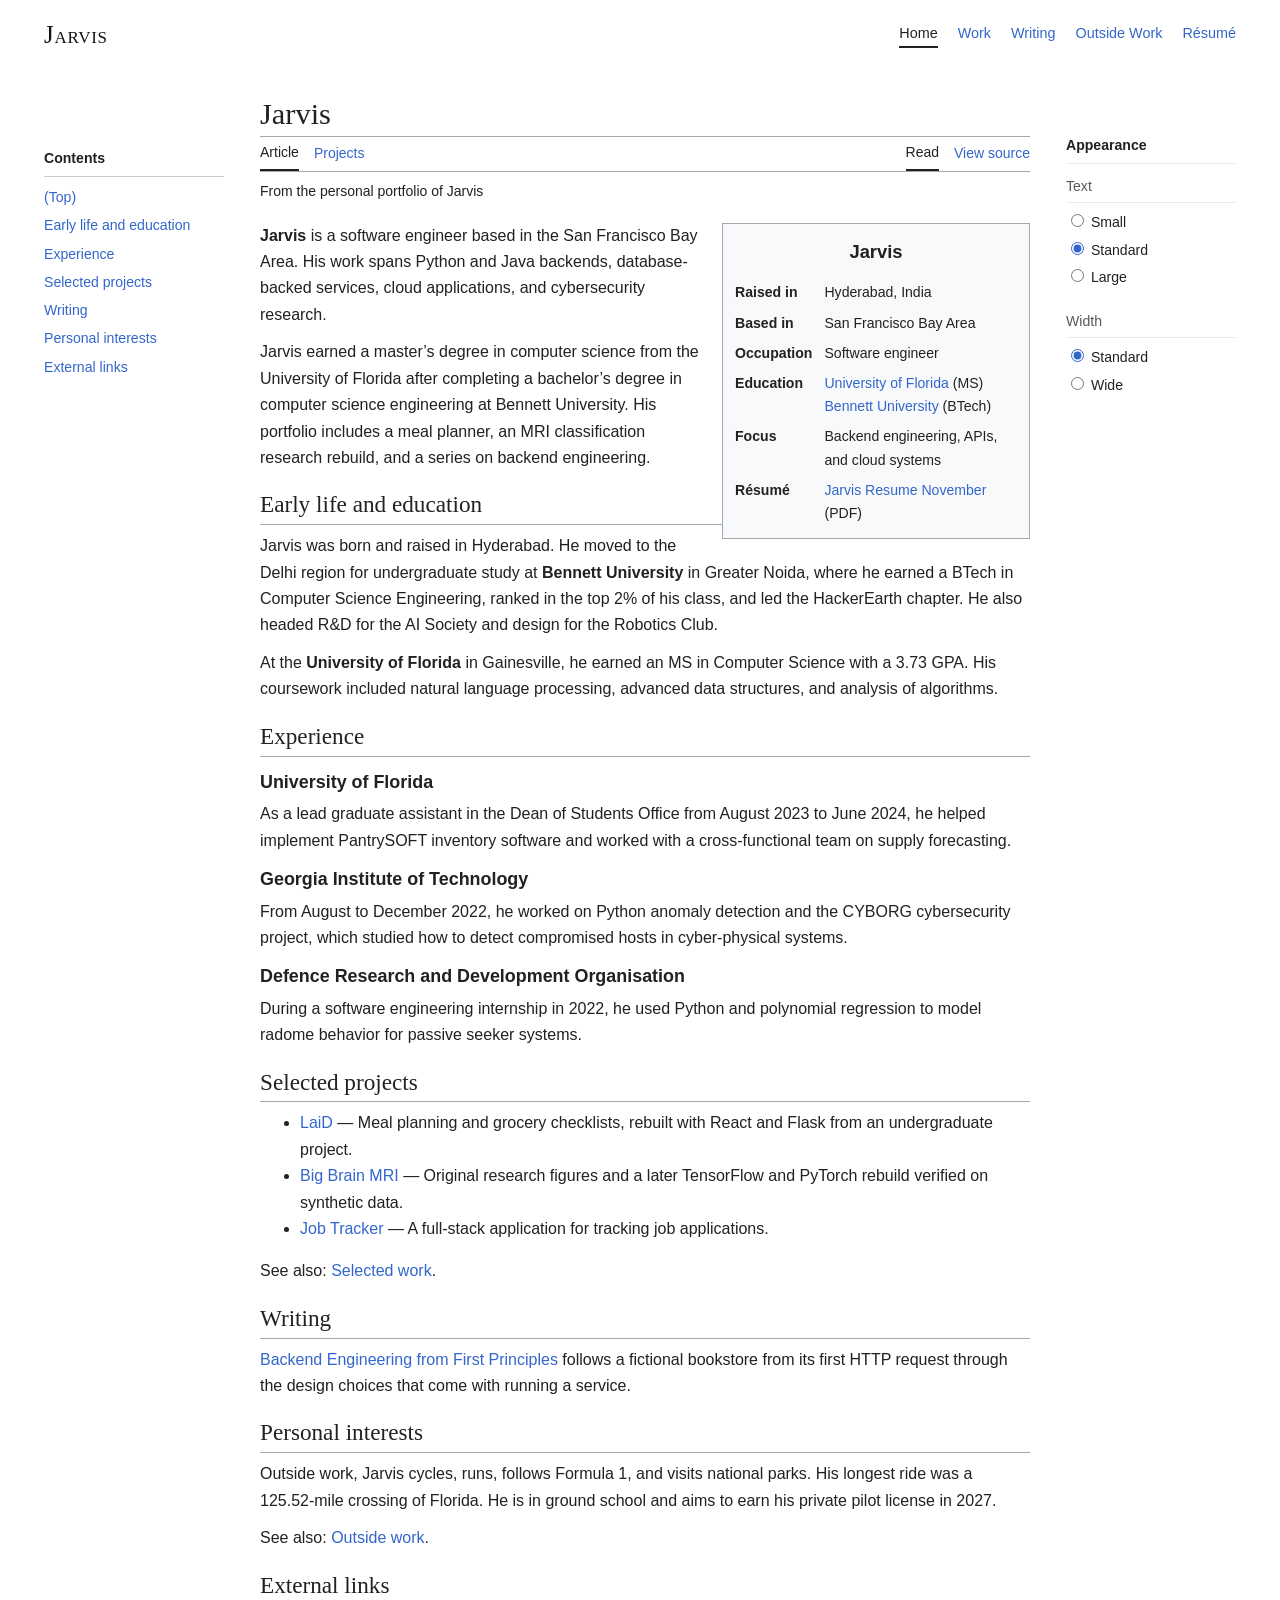
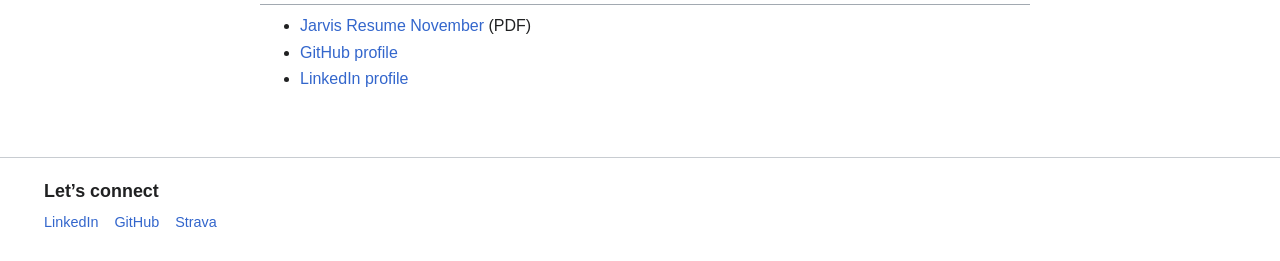
==== index.html @ 3849f22e "Use Jarvis throughout the biography" ====
<!doctype html>
<html lang="en">
<head>
<meta charset="utf-8">
<meta name="viewport" content="width=device-width,initial-scale=1">
<meta name="description" content="Jarvis’s portfolio, projects, writing, and life outside work.">
<meta name="theme-color" content="#ffffff">
<title>Jarvis · Software Engineer</title>
<link rel="stylesheet" href="vector.css">
</head>
<body>
<a class="skip" href="#content">Skip to content</a>
<header class="top"><div class="wrap"><nav aria-label="Main navigation"><a class="wordmark" href="index.html">Jarvis</a><div><a href="index.html" aria-current="page">Home</a><a href="work.html">Work</a><a href="writing.html">Writing</a><a href="outside.html">Outside Work</a><a href="Jarvis%20Resume%20November.pdf">Résumé</a></div></nav></div></header>
<div class="article-layout wrap">
<aside class="contents" aria-label="Contents">
<strong>Contents</strong>
<ol><li><a href="#content">(Top)</a></li><li><a href="#education">Early life and education</a></li><li><a href="#experience">Experience</a></li><li><a href="#projects">Selected projects</a></li><li><a href="#writing">Writing</a></li><li><a href="#interests">Personal interests</a></li><li><a href="#external-links">External links</a></li></ol>
</aside>
<main class="page biography" id="content">
<h1>Jarvis</h1>
<div class="article-tabs"><span aria-current="page">Article</span><a href="work.html">Projects</a><span class="tab-spacer"></span><span aria-current="page">Read</span><a href="https://github.com/JarvisSybarite/jarvissybarite.github.io">View source</a></div>
<p class="byline">From the personal portfolio of Jarvis</p>
<aside class="infobox" aria-label="Jarvis profile">
<h2>Jarvis</h2>
<!-- Add an optional figure class="portrait" here when Jarvis provides a photo. -->
<dl><dt>Raised in</dt><dd>Hyderabad, India</dd><dt>Based in</dt><dd>San Francisco Bay Area</dd><dt>Occupation</dt><dd>Software engineer</dd><dt>Education</dt><dd><a href="#education">University of Florida</a> (MS)<br><a href="#education">Bennett University</a> (BTech)</dd><dt>Focus</dt><dd>Backend engineering, APIs, and cloud systems</dd><dt>Résumé</dt><dd><a href="Jarvis%20Resume%20November.pdf">Jarvis Resume November</a> (PDF)</dd></dl>
</aside>
<p><strong>Jarvis</strong> is a software engineer based in the San Francisco Bay Area. His work spans Python and Java backends, database-backed services, cloud applications, and cybersecurity research.</p>
<p>Jarvis earned a master’s degree in computer science from the University of Florida after completing a bachelor’s degree in computer science engineering at Bennett University. His portfolio includes a meal planner, an MRI classification research rebuild, and a series on backend engineering.</p>
<section id="education"><h2>Early life and education</h2>
<p>Jarvis was born and raised in Hyderabad. He moved to the Delhi region for undergraduate study at <strong>Bennett University</strong> in Greater Noida, where he earned a BTech in Computer Science Engineering, ranked in the top 2% of his class, and led the HackerEarth chapter. He also headed R&amp;D for the AI Society and design for the Robotics Club.</p>
<p>At the <strong>University of Florida</strong> in Gainesville, he earned an MS in Computer Science with a 3.73 GPA. His coursework included natural language processing, advanced data structures, and analysis of algorithms.</p>
</section>
<section id="experience"><h2>Experience</h2>
<h3>University of Florida</h3><p>As a lead graduate assistant in the Dean of Students Office from August 2023 to June 2024, he helped implement PantrySOFT inventory software and worked with a cross-functional team on supply forecasting.</p>
<h3>Georgia Institute of Technology</h3><p>From August to December 2022, he worked on Python anomaly detection and the CYBORG cybersecurity project, which studied how to detect compromised hosts in cyber-physical systems.</p>
<h3>Defence Research and Development Organisation</h3><p>During a software engineering internship in 2022, he used Python and polynomial regression to model radome behavior for passive seeker systems.</p>
</section>
<section id="projects"><h2>Selected projects</h2><ul>
<li><a href="https://github.com/JarvisSybarite/laid-meal-planner">LaiD</a> — Meal planning and grocery checklists, rebuilt with React and Flask from an undergraduate project.</li>
<li><a href="https://github.com/JarvisSybarite/big-brain-mri">Big Brain MRI</a> — Original research figures and a later TensorFlow and PyTorch rebuild verified on synthetic data.</li>
<li><a href="https://github.com/JarvisSybarite/job-tracker-fullstack">Job Tracker</a> — A full-stack application for tracking job applications.</li>
</ul><p>See also: <a href="work.html">Selected work</a>.</p></section>
<section id="writing"><h2>Writing</h2><p><a href="writing.html">Backend Engineering from First Principles</a> follows a fictional bookstore from its first HTTP request through the design choices that come with running a service.</p></section>
<section id="interests"><h2>Personal interests</h2><p>Outside work, Jarvis cycles, runs, follows Formula 1, and visits national parks. His longest ride was a 125.52-mile crossing of Florida. He is in ground school and aims to earn his private pilot license in 2027.</p><p>See also: <a href="outside.html">Outside work</a>.</p></section>
<section id="external-links"><h2>External links</h2><ul><li><a href="Jarvis%20Resume%20November.pdf">Jarvis Resume November</a> (PDF)</li><li><a href="https://github.com/JarvisSybarite">GitHub profile</a></li><li><a href="https://linkedin.com/in/jarvispremraj">LinkedIn profile</a></li></ul></section>
</main>
<aside class="appearance" aria-label="Appearance"><strong>Appearance</strong><fieldset><legend>Text</legend><label><input type="radio" name="size" value="small"> Small</label><label><input type="radio" name="size" value="standard" checked> Standard</label><label><input type="radio" name="size" value="large"> Large</label></fieldset><fieldset><legend>Width</legend><label><input type="radio" name="width" value="standard" checked> Standard</label><label><input type="radio" name="width" value="wide"> Wide</label></fieldset></aside>
</div>
<script>
document.querySelectorAll('.appearance input').forEach(input => input.addEventListener('change', () => {
  document.documentElement.dataset[input.name] = input.value;
}));
</script>
<footer id="contact"><div class="wrap"><h3>Let’s connect</h3><a href="https://linkedin.com/in/jarvispremraj">LinkedIn</a><a href="https://github.com/JarvisSybarite">GitHub</a><a href="https://www.strava.com/athletes/71781898">Strava</a></div></footer>
</body>
</html>
---- vector.css ----
:root{color-scheme:light;--ink:#202122;--muted:#54595d;--link:#36c;--line:#a2a9b1;--panel:#f8f9fa}
*{box-sizing:border-box}
body{margin:0;background:white;color:var(--ink);font:16px/1.65 Arial,Helvetica,sans-serif}
a{color:var(--link);text-decoration:none}a:hover{text-decoration:underline}a:focus-visible{outline:2px solid var(--link);outline-offset:3px}
h1,h2,h3,p{margin:0}p+p{margin-top:.7em}
h1,h2{font:normal 2.15rem/1.2 Georgia,"Times New Roman",serif;border-bottom:1px solid var(--line);padding-bottom:5px;margin-bottom:16px}
h2{font-size:1.6rem}h3{font-size:1.12rem;margin-bottom:5px}
.wrap{max-width:1210px;margin:auto;padding:0 28px}.top{border-bottom:1px solid #eaecf0}.top nav{display:flex;justify-content:space-between;align-items:center;gap:15px;flex-wrap:wrap;min-height:70px;padding:12px 0}
.wordmark{font:1.55rem Georgia,serif;color:#101418}.top nav div{display:flex;gap:20px;flex-wrap:wrap;font-size:.9rem}.top nav [aria-current=page]{color:var(--ink);border-bottom:2px solid var(--ink)}
.article-layout{display:grid;grid-template-columns:174px minmax(0,1fr);gap:42px;padding-top:40px;padding-bottom:48px}.contents{font-size:.88rem;padding-top:13px}.contents strong{display:block;border-bottom:1px solid #c8ccd1;padding-bottom:6px}.contents ol{padding-left:21px}.contents li{margin:7px 0}
.page{min-width:0;min-height:56vh}.hero{display:grid;grid-template-columns:minmax(0,1fr) minmax(205px,270px);gap:24px;align-items:start}.hero>div{display:flex;flex-direction:column}.hero h1{order:-1}.eyebrow,.index{font-size:.83rem;color:var(--muted);margin-bottom:9px}
.infobox{border:1px solid var(--line);background:var(--panel);padding:8px;font-size:.88rem}.infobox h2{background:#dce8f4;border:0;text-align:center;font:bold 1.05rem/1.5 Arial,sans-serif;margin:0;padding:6px}.infobox dl{display:grid;grid-template-columns:auto 1fr;gap:7px 12px;margin:10px 4px 5px}.infobox dt{font-weight:bold}.infobox dd{margin:0}
.section{margin-top:30px}.page>.section:first-child{margin-top:0}.home-links{display:grid;gap:7px}.home-links a{display:block}.home-links small{display:inline;color:var(--muted);margin-left:10px}
.cards{display:grid;gap:17px}.card{padding:0 0 15px;border-bottom:1px solid #eaecf0}.card p{margin-bottom:6px}.feature p{margin:4px 0 7px}
.metrics{display:grid;grid-template-columns:repeat(3,minmax(0,1fr));gap:1px;border:1px solid var(--line);background:var(--line);margin:16px 0}.metric{background:var(--panel);padding:10px}.metric strong,.metric small{display:block}
.bars{max-width:630px;display:grid;gap:8px}.bar label{display:flex;justify-content:space-between;gap:10px;font-size:.9rem}progress{display:block;width:100%;height:10px;accent-color:var(--link)}
footer{background:var(--panel);border-top:1px solid #c8ccd1;padding:19px 0 26px;font-size:.9rem}footer a{margin-right:16px}.skip{position:absolute;left:10px;top:-100px;background:white;padding:8px}.skip:focus{top:8px}
@media(max-width:780px){.article-layout{grid-template-columns:1fr;gap:18px;padding-top:18px}.contents ol{display:flex;flex-wrap:wrap;gap:4px 18px;list-style:none;margin:5px 0;padding:0}.contents li{margin:0}}
@media(max-width:550px){.wrap{padding-left:16px;padding-right:16px}.hero,.metrics{grid-template-columns:1fr}.top nav div{gap:12px}.home-links small{display:block;margin-left:0}}

.home-links{margin-bottom:12px}

body{background:#f8f9fa;color:#202122}
.top,.article-layout,footer{background:#fff}
.wrap{max-width:1500px;padding-left:44px;padding-right:44px}
.top{border-bottom:0}
.top nav{min-height:70px}
.wordmark{font-variant:small-caps;letter-spacing:.03em}
.article-layout{grid-template-columns:180px minmax(0,1fr);column-gap:36px;padding-top:26px}
.article-layout:has(.biography){grid-template-columns:180px minmax(0,1fr) 170px}
.contents,.appearance{position:sticky;top:16px;align-self:start;margin-top:38px;font-size:.88rem}
.contents ol{list-style:none;padding:0;margin:9px 0}
.contents li{margin:5px 0}
.appearance strong{display:block;border-bottom:1px solid #eaecf0;padding-bottom:6px}
.appearance fieldset{padding:0;margin:11px 0 17px;border:0}
.appearance legend{border-bottom:1px solid #eaecf0;width:100%;padding:0 0 4px;margin-bottom:4px;color:#54595d}
.appearance label{display:block;margin:4px 0}
.appearance input{accent-color:#36c}
.biography>h1{font-size:1.9rem;margin:0;padding:0 0 4px}
.article-tabs{display:flex;gap:15px;align-items:center;border-bottom:1px solid #a2a9b1;font-size:.875rem}
.article-tabs>*{padding:4px 0}
.article-tabs [aria-current]{border-bottom:2px solid #202122}
.tab-spacer{flex:1}
.byline{font-size:.875rem;margin:8px 0 20px}
.biography .infobox{float:right;width:min(310px,40%);margin:0 0 15px 18px;background:#f8f9fa}
.biography .infobox h2{background:transparent;font-size:1.15rem}
.infobox .portrait{margin:5px 0 10px;text-align:center}.infobox .portrait img{display:block;width:100%;height:auto}.infobox .portrait figcaption{font-size:.85rem}
.biography section{margin-top:20px}
.biography section h2{margin:0 0 8px;font-size:1.45rem}
.biography section h3{margin:11px 0 4px}
.biography ul{margin-top:6px}
[data-size=small] .biography{font-size:.875rem}
[data-size=large] .biography{font-size:1.125rem}
[data-width=wide] .wrap{max-width:none}
@media(max-width:1050px){.article-layout:has(.biography){grid-template-columns:145px minmax(0,1fr)}.appearance{display:none}}
@media(max-width:780px){.article-layout,.article-layout:has(.biography){grid-template-columns:1fr}.contents{position:static;margin-top:0}.contents ol{display:flex}.wrap{padding-left:20px;padding-right:20px}}
@media(max-width:550px){.biography .infobox{float:none;width:100%;margin:0 0 14px}.article-tabs{gap:10px}}
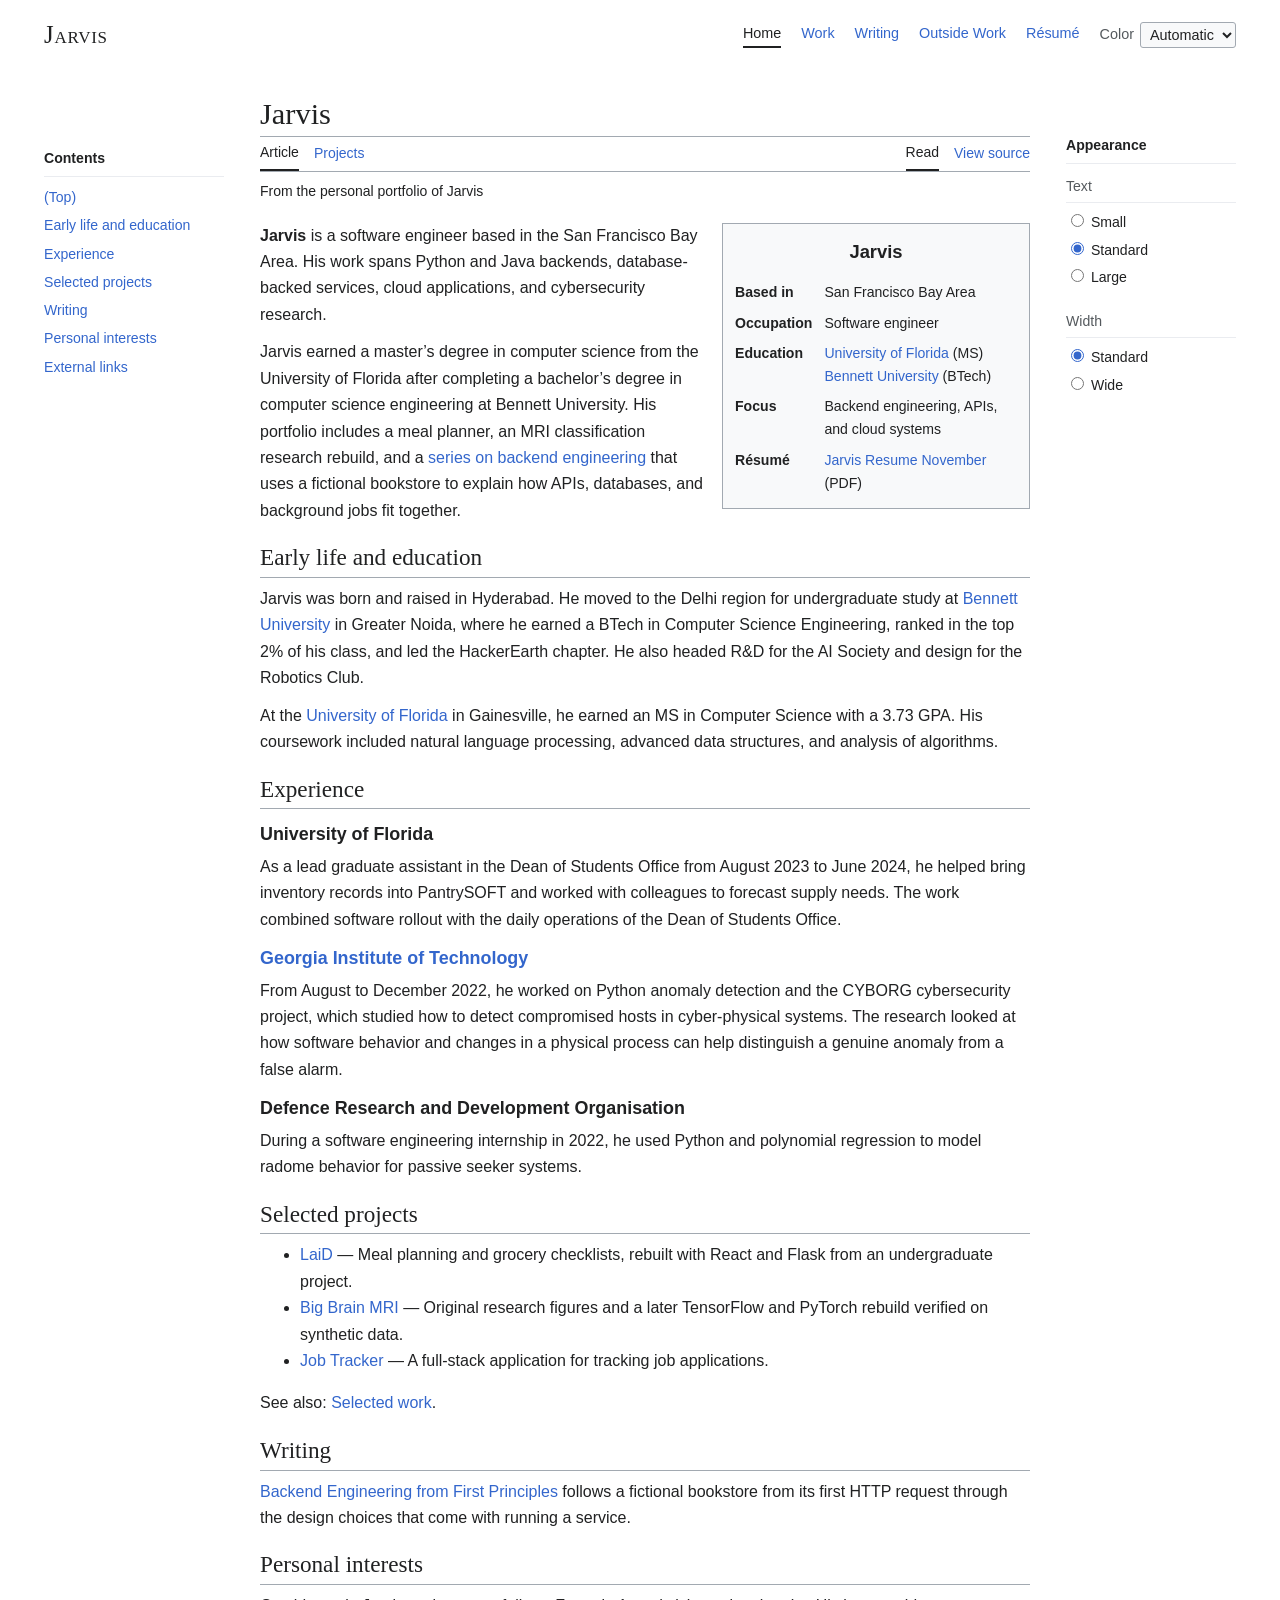
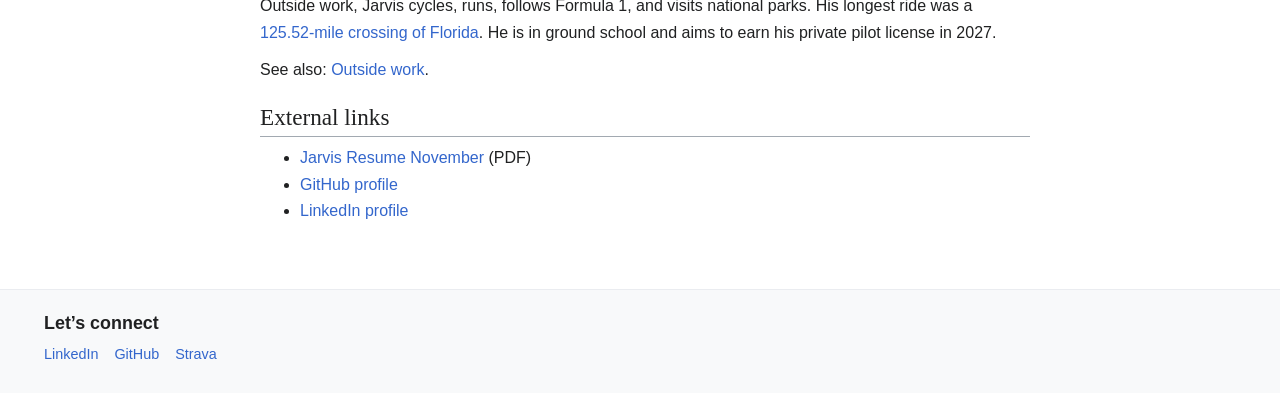
==== commit 302fa939: "Add dark mode and expand biography links" ====
--- a/index.html
+++ b/index.html
@@ -6,11 +6,12 @@
 <meta name="description" content="Jarvis’s portfolio, projects, writing, and life outside work.">
 <meta name="theme-color" content="#ffffff">
 <title>Jarvis · Software Engineer</title>
-<link rel="stylesheet" href="vector.css">
+<script src="appearance.js"></script>
+<link rel="stylesheet" href="encyclopedia.css">
 </head>
 <body>
 <a class="skip" href="#content">Skip to content</a>
-<header class="top"><div class="wrap"><nav aria-label="Main navigation"><a class="wordmark" href="index.html">Jarvis</a><div><a href="index.html" aria-current="page">Home</a><a href="work.html">Work</a><a href="writing.html">Writing</a><a href="outside.html">Outside Work</a><a href="Jarvis%20Resume%20November.pdf">Résumé</a></div></nav></div></header>
+<header class="top"><div class="wrap"><nav aria-label="Main navigation"><a class="wordmark" href="index.html" target="_blank" rel="noopener noreferrer">Jarvis</a><div><a href="index.html" aria-current="page" target="_blank" rel="noopener noreferrer">Home</a><a href="work.html" target="_blank" rel="noopener noreferrer">Work</a><a href="writing.html" target="_blank" rel="noopener noreferrer">Writing</a><a href="outside.html" target="_blank" rel="noopener noreferrer">Outside Work</a><a href="Jarvis%20Resume%20November.pdf" target="_blank" rel="noopener noreferrer">Résumé</a><label class="theme-picker" for="site-theme">Color <select id="site-theme"><option value="auto">Automatic</option><option value="light">Light</option><option value="dark">Dark</option></select></label></div></nav></div></header>
 <div class="article-layout wrap">
 <aside class="contents" aria-label="Contents">
 <strong>Contents</strong>
@@ -18,32 +19,32 @@
 </aside>
 <main class="page biography" id="content">
 <h1>Jarvis</h1>
-<div class="article-tabs"><span aria-current="page">Article</span><a href="work.html">Projects</a><span class="tab-spacer"></span><span aria-current="page">Read</span><a href="https://github.com/JarvisSybarite/jarvissybarite.github.io">View source</a></div>
+<div class="article-tabs"><span aria-current="page">Article</span><a href="work.html" target="_blank" rel="noopener noreferrer">Projects</a><span class="tab-spacer"></span><span aria-current="page">Read</span><a href="https://github.com/JarvisSybarite/jarvissybarite.github.io" target="_blank" rel="noopener noreferrer">View source</a></div>
 <p class="byline">From the personal portfolio of Jarvis</p>
 <aside class="infobox" aria-label="Jarvis profile">
 <h2>Jarvis</h2>
 <!-- Add an optional figure class="portrait" here when Jarvis provides a photo. -->
-<dl><dt>Raised in</dt><dd>Hyderabad, India</dd><dt>Based in</dt><dd>San Francisco Bay Area</dd><dt>Occupation</dt><dd>Software engineer</dd><dt>Education</dt><dd><a href="#education">University of Florida</a> (MS)<br><a href="#education">Bennett University</a> (BTech)</dd><dt>Focus</dt><dd>Backend engineering, APIs, and cloud systems</dd><dt>Résumé</dt><dd><a href="Jarvis%20Resume%20November.pdf">Jarvis Resume November</a> (PDF)</dd></dl>
+<dl><dt>Based in</dt><dd>San Francisco Bay Area</dd><dt>Occupation</dt><dd>Software engineer</dd><dt>Education</dt><dd><a href="#education">University of Florida</a> (MS)<br><a href="#education">Bennett University</a> (BTech)</dd><dt>Focus</dt><dd>Backend engineering, APIs, and cloud systems</dd><dt>Résumé</dt><dd><a href="Jarvis%20Resume%20November.pdf" target="_blank" rel="noopener noreferrer">Jarvis Resume November</a> (PDF)</dd></dl>
 </aside>
 <p><strong>Jarvis</strong> is a software engineer based in the San Francisco Bay Area. His work spans Python and Java backends, database-backed services, cloud applications, and cybersecurity research.</p>
-<p>Jarvis earned a master’s degree in computer science from the University of Florida after completing a bachelor’s degree in computer science engineering at Bennett University. His portfolio includes a meal planner, an MRI classification research rebuild, and a series on backend engineering.</p>
+<p>Jarvis earned a master’s degree in computer science from the University of Florida after completing a bachelor’s degree in computer science engineering at Bennett University. His portfolio includes a meal planner, an MRI classification research rebuild, and a <a href="writing.html" target="_blank" rel="noopener noreferrer">series on backend engineering</a> that uses a fictional bookstore to explain how APIs, databases, and background jobs fit together.</p>
 <section id="education"><h2>Early life and education</h2>
-<p>Jarvis was born and raised in Hyderabad. He moved to the Delhi region for undergraduate study at <strong>Bennett University</strong> in Greater Noida, where he earned a BTech in Computer Science Engineering, ranked in the top 2% of his class, and led the HackerEarth chapter. He also headed R&amp;D for the AI Society and design for the Robotics Club.</p>
-<p>At the <strong>University of Florida</strong> in Gainesville, he earned an MS in Computer Science with a 3.73 GPA. His coursework included natural language processing, advanced data structures, and analysis of algorithms.</p>
+<p>Jarvis was born and raised in Hyderabad. He moved to the Delhi region for undergraduate study at <a href="https://www.bennett.edu.in/" target="_blank" rel="noopener noreferrer">Bennett University</a> in Greater Noida, where he earned a BTech in Computer Science Engineering, ranked in the top 2% of his class, and led the HackerEarth chapter. He also headed R&amp;D for the AI Society and design for the Robotics Club.</p>
+<p>At the <a href="https://www.ufl.edu/" target="_blank" rel="noopener noreferrer">University of Florida</a> in Gainesville, he earned an MS in Computer Science with a 3.73 GPA. His coursework included natural language processing, advanced data structures, and analysis of algorithms.</p>
 </section>
 <section id="experience"><h2>Experience</h2>
-<h3>University of Florida</h3><p>As a lead graduate assistant in the Dean of Students Office from August 2023 to June 2024, he helped implement PantrySOFT inventory software and worked with a cross-functional team on supply forecasting.</p>
-<h3>Georgia Institute of Technology</h3><p>From August to December 2022, he worked on Python anomaly detection and the CYBORG cybersecurity project, which studied how to detect compromised hosts in cyber-physical systems.</p>
+<h3>University of Florida</h3><p>As a lead graduate assistant in the Dean of Students Office from August 2023 to June 2024, he helped bring inventory records into PantrySOFT and worked with colleagues to forecast supply needs. The work combined software rollout with the daily operations of the Dean of Students Office.</p>
+<h3><a href="https://www.gatech.edu/" target="_blank" rel="noopener noreferrer">Georgia Institute of Technology</a></h3><p>From August to December 2022, he worked on Python anomaly detection and the CYBORG cybersecurity project, which studied how to detect compromised hosts in cyber-physical systems. The research looked at how software behavior and changes in a physical process can help distinguish a genuine anomaly from a false alarm.</p>
 <h3>Defence Research and Development Organisation</h3><p>During a software engineering internship in 2022, he used Python and polynomial regression to model radome behavior for passive seeker systems.</p>
 </section>
 <section id="projects"><h2>Selected projects</h2><ul>
-<li><a href="https://github.com/JarvisSybarite/laid-meal-planner">LaiD</a> — Meal planning and grocery checklists, rebuilt with React and Flask from an undergraduate project.</li>
-<li><a href="https://github.com/JarvisSybarite/big-brain-mri">Big Brain MRI</a> — Original research figures and a later TensorFlow and PyTorch rebuild verified on synthetic data.</li>
-<li><a href="https://github.com/JarvisSybarite/job-tracker-fullstack">Job Tracker</a> — A full-stack application for tracking job applications.</li>
-</ul><p>See also: <a href="work.html">Selected work</a>.</p></section>
-<section id="writing"><h2>Writing</h2><p><a href="writing.html">Backend Engineering from First Principles</a> follows a fictional bookstore from its first HTTP request through the design choices that come with running a service.</p></section>
-<section id="interests"><h2>Personal interests</h2><p>Outside work, Jarvis cycles, runs, follows Formula 1, and visits national parks. His longest ride was a 125.52-mile crossing of Florida. He is in ground school and aims to earn his private pilot license in 2027.</p><p>See also: <a href="outside.html">Outside work</a>.</p></section>
-<section id="external-links"><h2>External links</h2><ul><li><a href="Jarvis%20Resume%20November.pdf">Jarvis Resume November</a> (PDF)</li><li><a href="https://github.com/JarvisSybarite">GitHub profile</a></li><li><a href="https://linkedin.com/in/jarvispremraj">LinkedIn profile</a></li></ul></section>
+<li><a href="https://github.com/JarvisSybarite/laid-meal-planner" target="_blank" rel="noopener noreferrer">LaiD</a> — Meal planning and grocery checklists, rebuilt with React and Flask from an undergraduate project.</li>
+<li><a href="https://github.com/JarvisSybarite/big-brain-mri" target="_blank" rel="noopener noreferrer">Big Brain MRI</a> — Original research figures and a later TensorFlow and PyTorch rebuild verified on synthetic data.</li>
+<li><a href="https://github.com/JarvisSybarite/job-tracker-fullstack" target="_blank" rel="noopener noreferrer">Job Tracker</a> — A full-stack application for tracking job applications.</li>
+</ul><p>See also: <a href="work.html" target="_blank" rel="noopener noreferrer">Selected work</a>.</p></section>
+<section id="writing"><h2>Writing</h2><p><a href="writing.html" target="_blank" rel="noopener noreferrer">Backend Engineering from First Principles</a> follows a fictional bookstore from its first HTTP request through the design choices that come with running a service.</p></section>
+<section id="interests"><h2>Personal interests</h2><p>Outside work, Jarvis cycles, runs, follows Formula 1, and visits national parks. His longest ride was a <a href="https://www.strava.com/activities/19017091239" target="_blank" rel="noopener noreferrer">125.52-mile crossing of Florida</a>. He is in ground school and aims to earn his private pilot license in 2027.</p><p>See also: <a href="outside.html" target="_blank" rel="noopener noreferrer">Outside work</a>.</p></section>
+<section id="external-links"><h2>External links</h2><ul><li><a href="Jarvis%20Resume%20November.pdf" target="_blank" rel="noopener noreferrer">Jarvis Resume November</a> (PDF)</li><li><a href="https://github.com/JarvisSybarite" target="_blank" rel="noopener noreferrer">GitHub profile</a></li><li><a href="https://linkedin.com/in/jarvispremraj" target="_blank" rel="noopener noreferrer">LinkedIn profile</a></li></ul></section>
 </main>
 <aside class="appearance" aria-label="Appearance"><strong>Appearance</strong><fieldset><legend>Text</legend><label><input type="radio" name="size" value="small"> Small</label><label><input type="radio" name="size" value="standard" checked> Standard</label><label><input type="radio" name="size" value="large"> Large</label></fieldset><fieldset><legend>Width</legend><label><input type="radio" name="width" value="standard" checked> Standard</label><label><input type="radio" name="width" value="wide"> Wide</label></fieldset></aside>
 </div>
@@ -52,6 +53,6 @@
   document.documentElement.dataset[input.name] = input.value;
 }));
 </script>
-<footer id="contact"><div class="wrap"><h3>Let’s connect</h3><a href="https://linkedin.com/in/jarvispremraj">LinkedIn</a><a href="https://github.com/JarvisSybarite">GitHub</a><a href="https://www.strava.com/athletes/71781898">Strava</a></div></footer>
+<footer id="contact"><div class="wrap"><h3>Let’s connect</h3><a href="https://linkedin.com/in/jarvispremraj" target="_blank" rel="noopener noreferrer">LinkedIn</a><a href="https://github.com/JarvisSybarite" target="_blank" rel="noopener noreferrer">GitHub</a><a href="https://www.strava.com/athletes/71781898" target="_blank" rel="noopener noreferrer">Strava</a></div></footer>
 </body>
 </html>
--- a/encyclopedia.css
+++ b/encyclopedia.css
@@ -0,0 +1,72 @@
+:root{color-scheme:light;--ink:#202122;--muted:#54595d;--link:#36c;--line:#a2a9b1;--panel:#f8f9fa}
+*{box-sizing:border-box}
+body{margin:0;background:white;color:var(--ink);font:16px/1.65 Arial,Helvetica,sans-serif}
+a{color:var(--link);text-decoration:none}a:hover{text-decoration:underline}a:focus-visible{outline:2px solid var(--link);outline-offset:3px}
+h1,h2,h3,p{margin:0}p+p{margin-top:.7em}
+h1,h2{font:normal 2.15rem/1.2 Georgia,"Times New Roman",serif;border-bottom:1px solid var(--line);padding-bottom:5px;margin-bottom:16px}
+h2{font-size:1.6rem}h3{font-size:1.12rem;margin-bottom:5px}
+.wrap{max-width:1210px;margin:auto;padding:0 28px}.top{border-bottom:1px solid #eaecf0}.top nav{display:flex;justify-content:space-between;align-items:center;gap:15px;flex-wrap:wrap;min-height:70px;padding:12px 0}
+.wordmark{font:1.55rem Georgia,serif;color:#101418}.top nav div{display:flex;gap:20px;flex-wrap:wrap;font-size:.9rem}.top nav [aria-current=page]{color:var(--ink);border-bottom:2px solid var(--ink)}
+.article-layout{display:grid;grid-template-columns:174px minmax(0,1fr);gap:42px;padding-top:40px;padding-bottom:48px}.contents{font-size:.88rem;padding-top:13px}.contents strong{display:block;border-bottom:1px solid #c8ccd1;padding-bottom:6px}.contents ol{padding-left:21px}.contents li{margin:7px 0}
+.page{min-width:0;min-height:56vh}.hero{display:grid;grid-template-columns:minmax(0,1fr) minmax(205px,270px);gap:24px;align-items:start}.hero>div{display:flex;flex-direction:column}.hero h1{order:-1}.eyebrow,.index{font-size:.83rem;color:var(--muted);margin-bottom:9px}
+.infobox{border:1px solid var(--line);background:var(--panel);padding:8px;font-size:.88rem}.infobox h2{background:#dce8f4;border:0;text-align:center;font:bold 1.05rem/1.5 Arial,sans-serif;margin:0;padding:6px}.infobox dl{display:grid;grid-template-columns:auto 1fr;gap:7px 12px;margin:10px 4px 5px}.infobox dt{font-weight:bold}.infobox dd{margin:0}
+.section{margin-top:30px}.page>.section:first-child{margin-top:0}.home-links{display:grid;gap:7px}.home-links a{display:block}.home-links small{display:inline;color:var(--muted);margin-left:10px}
+.cards{display:grid;gap:17px}.card{padding:0 0 15px;border-bottom:1px solid #eaecf0}.card p{margin-bottom:6px}.feature p{margin:4px 0 7px}
+.metrics{display:grid;grid-template-columns:repeat(3,minmax(0,1fr));gap:1px;border:1px solid var(--line);background:var(--line);margin:16px 0}.metric{background:var(--panel);padding:10px}.metric strong,.metric small{display:block}
+.bars{max-width:630px;display:grid;gap:8px}.bar label{display:flex;justify-content:space-between;gap:10px;font-size:.9rem}progress{display:block;width:100%;height:10px;accent-color:var(--link)}
+footer{background:var(--panel);border-top:1px solid #c8ccd1;padding:19px 0 26px;font-size:.9rem}footer a{margin-right:16px}.skip{position:absolute;left:10px;top:-100px;background:white;padding:8px}.skip:focus{top:8px}
+@media(max-width:780px){.article-layout{grid-template-columns:1fr;gap:18px;padding-top:18px}.contents ol{display:flex;flex-wrap:wrap;gap:4px 18px;list-style:none;margin:5px 0;padding:0}.contents li{margin:0}}
+@media(max-width:550px){.wrap{padding-left:16px;padding-right:16px}.hero,.metrics{grid-template-columns:1fr}.top nav div{gap:12px}.home-links small{display:block;margin-left:0}}
+
+.home-links{margin-bottom:12px}
+
+body{background:#f8f9fa;color:#202122}
+.top,.article-layout,footer{background:#fff}
+.wrap{max-width:1500px;padding-left:44px;padding-right:44px}
+.top{border-bottom:0}
+.top nav{min-height:70px}
+.wordmark{font-variant:small-caps;letter-spacing:.03em}
+.article-layout{grid-template-columns:180px minmax(0,1fr);column-gap:36px;padding-top:26px}
+.article-layout:has(.biography){grid-template-columns:180px minmax(0,1fr) 170px}
+.contents,.appearance{position:sticky;top:16px;align-self:start;margin-top:38px;font-size:.88rem}
+.contents ol{list-style:none;padding:0;margin:9px 0}
+.contents li{margin:5px 0}
+.appearance strong{display:block;border-bottom:1px solid #eaecf0;padding-bottom:6px}
+.appearance fieldset{padding:0;margin:11px 0 17px;border:0}
+.appearance legend{border-bottom:1px solid #eaecf0;width:100%;padding:0 0 4px;margin-bottom:4px;color:#54595d}
+.appearance label{display:block;margin:4px 0}
+.appearance input{accent-color:#36c}
+.biography>h1{font-size:1.9rem;margin:0;padding:0 0 4px}
+.article-tabs{display:flex;gap:15px;align-items:center;border-bottom:1px solid #a2a9b1;font-size:.875rem}
+.article-tabs>*{padding:4px 0}
+.article-tabs [aria-current]{border-bottom:2px solid #202122}
+.tab-spacer{flex:1}
+.byline{font-size:.875rem;margin:8px 0 20px}
+.biography .infobox{float:right;width:min(310px,40%);margin:0 0 15px 18px;background:#f8f9fa}
+.biography .infobox h2{background:transparent;font-size:1.15rem}
+.infobox .portrait{margin:5px 0 10px;text-align:center}.infobox .portrait img{display:block;width:100%;height:auto}.infobox .portrait figcaption{font-size:.85rem}
+.biography section{margin-top:20px}
+.biography section h2{margin:0 0 8px;font-size:1.45rem}
+.biography section h3{margin:11px 0 4px}
+.biography ul{margin-top:6px}
+[data-size=small] .biography{font-size:.875rem}
+[data-size=large] .biography{font-size:1.125rem}
+[data-width=wide] .wrap{max-width:none}
+@media(max-width:1050px){.article-layout:has(.biography){grid-template-columns:145px minmax(0,1fr)}.appearance{display:none}}
+@media(max-width:780px){.article-layout,.article-layout:has(.biography){grid-template-columns:1fr}.contents{position:static;margin-top:0}.contents ol{display:flex}.wrap{padding-left:20px;padding-right:20px}}
+@media(max-width:550px){.biography .infobox{float:none;width:100%;margin:0 0 14px}.article-tabs{gap:10px}}
+
+/* Appearance follows the device until a visitor picks Light or Dark. */
+:root[data-theme=dark]{color-scheme:dark;--ink:#eaecf0;--muted:#a2a9b1;--link:#8ab4f8;--line:#54595d;--panel:#202122;--canvas:#101418;--paper:#171a1e;--rule:#353a40}
+:root:not([data-theme=dark]){--canvas:#f8f9fa;--paper:#fff;--rule:#eaecf0}
+body{background:var(--canvas);color:var(--ink)}
+.top,.article-layout,footer{background:var(--paper)}
+.wordmark,.top nav [aria-current=page]{color:var(--ink)}
+.top nav [aria-current=page],.article-tabs [aria-current]{border-color:var(--ink)}
+.article-tabs,.infobox,.metrics{border-color:var(--line)}
+.contents strong,.appearance strong,.appearance legend,.card,footer{border-color:var(--rule)}
+.appearance legend,.theme-picker{color:var(--muted)}
+.biography .infobox,.infobox,.metric,footer,.skip{background:var(--panel)}
+.theme-picker{display:inline-flex;align-items:center;gap:6px;white-space:nowrap}
+.theme-picker select{color:var(--ink);background:var(--panel);border:1px solid var(--line);font:inherit;padding:3px 5px;border-radius:3px}
+:root[data-theme=dark] progress{accent-color:var(--link)}
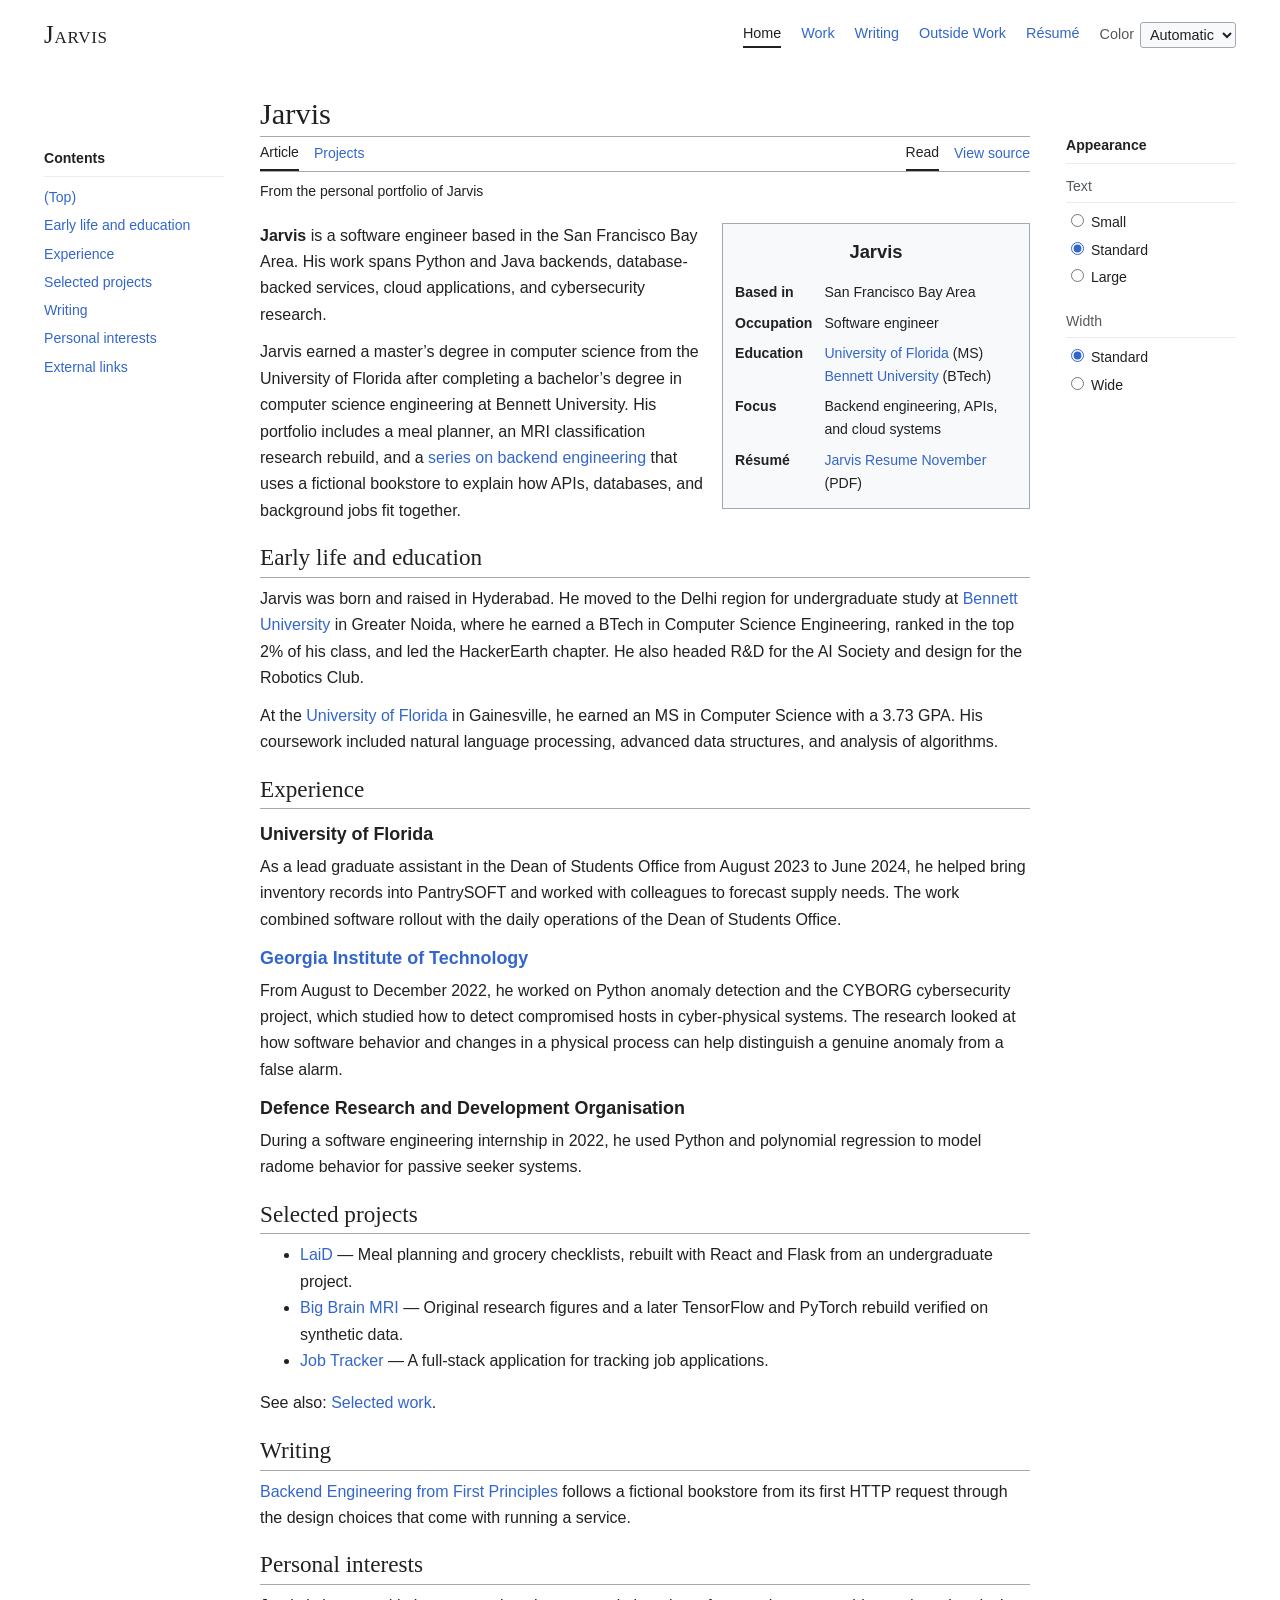
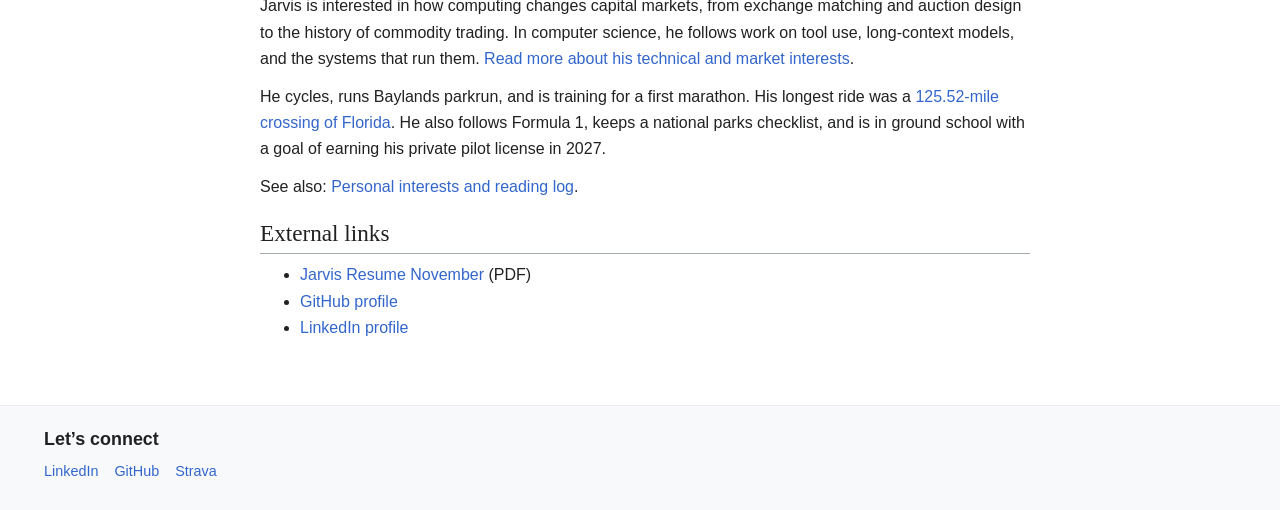
==== commit 8387ce6e: "Expand personal interests from GitHub profile" ====
--- a/index.html
+++ b/index.html
@@ -43,7 +43,10 @@
 <li><a href="https://github.com/JarvisSybarite/job-tracker-fullstack" target="_blank" rel="noopener noreferrer">Job Tracker</a> — A full-stack application for tracking job applications.</li>
 </ul><p>See also: <a href="work.html" target="_blank" rel="noopener noreferrer">Selected work</a>.</p></section>
 <section id="writing"><h2>Writing</h2><p><a href="writing.html" target="_blank" rel="noopener noreferrer">Backend Engineering from First Principles</a> follows a fictional bookstore from its first HTTP request through the design choices that come with running a service.</p></section>
-<section id="interests"><h2>Personal interests</h2><p>Outside work, Jarvis cycles, runs, follows Formula 1, and visits national parks. His longest ride was a <a href="https://www.strava.com/activities/19017091239" target="_blank" rel="noopener noreferrer">125.52-mile crossing of Florida</a>. He is in ground school and aims to earn his private pilot license in 2027.</p><p>See also: <a href="outside.html" target="_blank" rel="noopener noreferrer">Outside work</a>.</p></section>
+<section id="interests"><h2>Personal interests</h2>
+<p>Jarvis is interested in how computing changes capital markets, from exchange matching and auction design to the history of commodity trading. In computer science, he follows work on tool use, long-context models, and the systems that run them. <a href="outside.html#computer-science" target="_blank" rel="noopener noreferrer">Read more about his technical and market interests</a>.</p>
+<p>He cycles, runs Baylands parkrun, and is training for a first marathon. His longest ride was a <a href="https://www.strava.com/activities/19017091239" target="_blank" rel="noopener noreferrer">125.52-mile crossing of Florida</a>. He also follows Formula 1, keeps a national parks checklist, and is in ground school with a goal of earning his private pilot license in 2027.</p>
+<p>See also: <a href="outside.html" target="_blank" rel="noopener noreferrer">Personal interests and reading log</a>.</p></section>
 <section id="external-links"><h2>External links</h2><ul><li><a href="Jarvis%20Resume%20November.pdf" target="_blank" rel="noopener noreferrer">Jarvis Resume November</a> (PDF)</li><li><a href="https://github.com/JarvisSybarite" target="_blank" rel="noopener noreferrer">GitHub profile</a></li><li><a href="https://linkedin.com/in/jarvispremraj" target="_blank" rel="noopener noreferrer">LinkedIn profile</a></li></ul></section>
 </main>
 <aside class="appearance" aria-label="Appearance"><strong>Appearance</strong><fieldset><legend>Text</legend><label><input type="radio" name="size" value="small"> Small</label><label><input type="radio" name="size" value="standard" checked> Standard</label><label><input type="radio" name="size" value="large"> Large</label></fieldset><fieldset><legend>Width</legend><label><input type="radio" name="width" value="standard" checked> Standard</label><label><input type="radio" name="width" value="wide"> Wide</label></fieldset></aside>
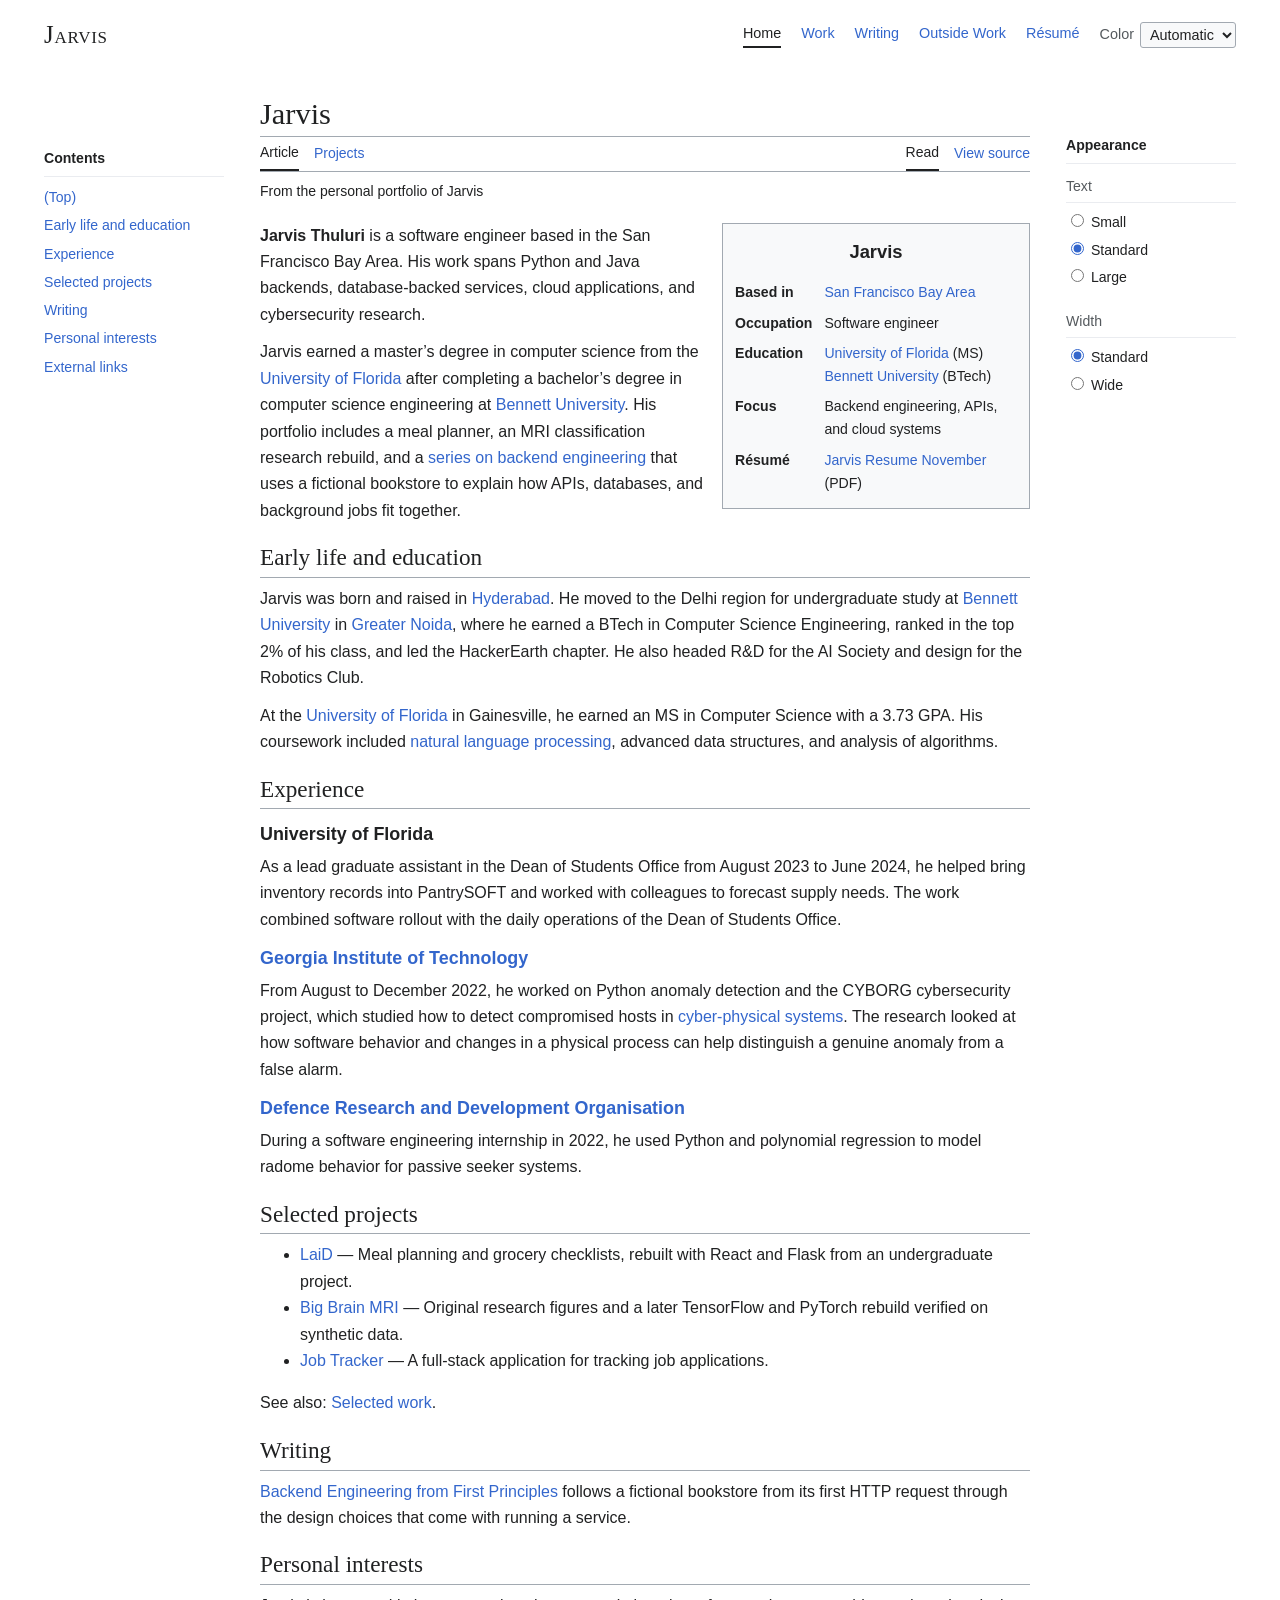
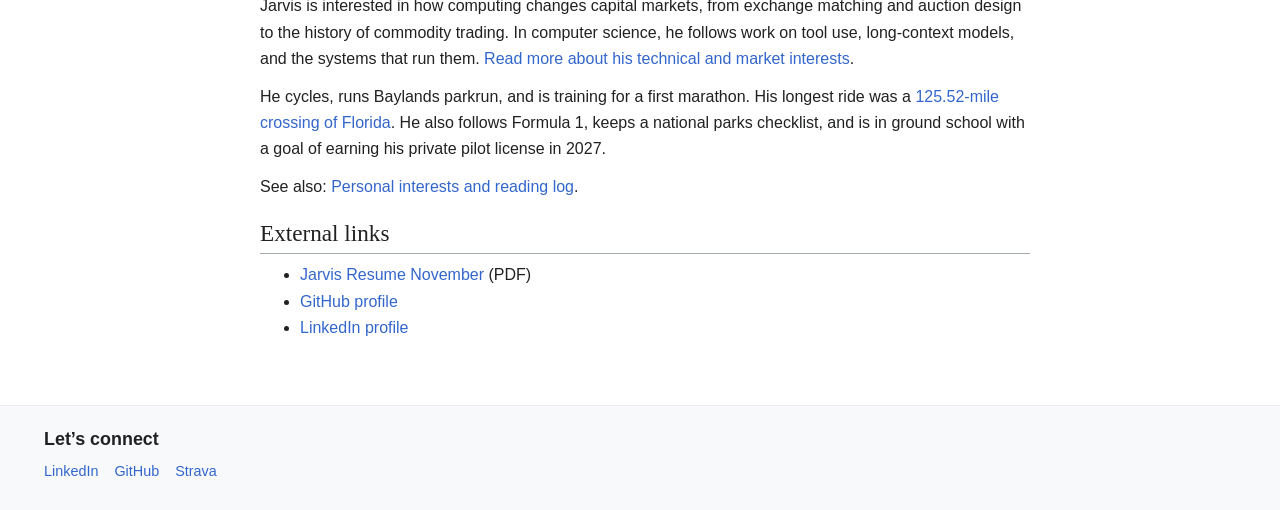
==== commit 9b4cea4b: "Introduce full name and link background topics to Wikipedia" ====
--- a/index.html
+++ b/index.html
@@ -24,18 +24,18 @@
 <aside class="infobox" aria-label="Jarvis profile">
 <h2>Jarvis</h2>
 <!-- Add an optional figure class="portrait" here when Jarvis provides a photo. -->
-<dl><dt>Based in</dt><dd>San Francisco Bay Area</dd><dt>Occupation</dt><dd>Software engineer</dd><dt>Education</dt><dd><a href="#education">University of Florida</a> (MS)<br><a href="#education">Bennett University</a> (BTech)</dd><dt>Focus</dt><dd>Backend engineering, APIs, and cloud systems</dd><dt>Résumé</dt><dd><a href="Jarvis%20Resume%20November.pdf" target="_blank" rel="noopener noreferrer">Jarvis Resume November</a> (PDF)</dd></dl>
+<dl><dt>Based in</dt><dd><a href="https://en.wikipedia.org/wiki/San_Francisco_Bay_Area" target="_blank" rel="noopener noreferrer">San Francisco Bay Area</a></dd><dt>Occupation</dt><dd>Software engineer</dd><dt>Education</dt><dd><a href="https://en.wikipedia.org/wiki/University_of_Florida" target="_blank" rel="noopener noreferrer">University of Florida</a> (MS)<br><a href="https://en.wikipedia.org/wiki/Bennett_University" target="_blank" rel="noopener noreferrer">Bennett University</a> (BTech)</dd><dt>Focus</dt><dd>Backend engineering, APIs, and cloud systems</dd><dt>Résumé</dt><dd><a href="Jarvis%20Resume%20November.pdf" target="_blank" rel="noopener noreferrer">Jarvis Resume November</a> (PDF)</dd></dl>
 </aside>
-<p><strong>Jarvis</strong> is a software engineer based in the San Francisco Bay Area. His work spans Python and Java backends, database-backed services, cloud applications, and cybersecurity research.</p>
-<p>Jarvis earned a master’s degree in computer science from the University of Florida after completing a bachelor’s degree in computer science engineering at Bennett University. His portfolio includes a meal planner, an MRI classification research rebuild, and a <a href="writing.html" target="_blank" rel="noopener noreferrer">series on backend engineering</a> that uses a fictional bookstore to explain how APIs, databases, and background jobs fit together.</p>
+<p><strong>Jarvis Thuluri</strong> is a software engineer based in the San Francisco Bay Area. His work spans Python and Java backends, database-backed services, cloud applications, and cybersecurity research.</p>
+<p>Jarvis earned a master’s degree in computer science from the <a href="https://en.wikipedia.org/wiki/University_of_Florida" target="_blank" rel="noopener noreferrer">University of Florida</a> after completing a bachelor’s degree in computer science engineering at <a href="https://en.wikipedia.org/wiki/Bennett_University" target="_blank" rel="noopener noreferrer">Bennett University</a>. His portfolio includes a meal planner, an MRI classification research rebuild, and a <a href="writing.html" target="_blank" rel="noopener noreferrer">series on backend engineering</a> that uses a fictional bookstore to explain how APIs, databases, and background jobs fit together.</p>
 <section id="education"><h2>Early life and education</h2>
-<p>Jarvis was born and raised in Hyderabad. He moved to the Delhi region for undergraduate study at <a href="https://www.bennett.edu.in/" target="_blank" rel="noopener noreferrer">Bennett University</a> in Greater Noida, where he earned a BTech in Computer Science Engineering, ranked in the top 2% of his class, and led the HackerEarth chapter. He also headed R&amp;D for the AI Society and design for the Robotics Club.</p>
-<p>At the <a href="https://www.ufl.edu/" target="_blank" rel="noopener noreferrer">University of Florida</a> in Gainesville, he earned an MS in Computer Science with a 3.73 GPA. His coursework included natural language processing, advanced data structures, and analysis of algorithms.</p>
+<p>Jarvis was born and raised in <a href="https://en.wikipedia.org/wiki/Hyderabad" target="_blank" rel="noopener noreferrer">Hyderabad</a>. He moved to the Delhi region for undergraduate study at <a href="https://en.wikipedia.org/wiki/Bennett_University" target="_blank" rel="noopener noreferrer">Bennett University</a> in <a href="https://en.wikipedia.org/wiki/Greater_Noida" target="_blank" rel="noopener noreferrer">Greater Noida</a>, where he earned a BTech in Computer Science Engineering, ranked in the top 2% of his class, and led the HackerEarth chapter. He also headed R&amp;D for the AI Society and design for the Robotics Club.</p>
+<p>At the <a href="https://en.wikipedia.org/wiki/University_of_Florida" target="_blank" rel="noopener noreferrer">University of Florida</a> in Gainesville, he earned an MS in Computer Science with a 3.73 GPA. His coursework included <a href="https://en.wikipedia.org/wiki/Natural_language_processing" target="_blank" rel="noopener noreferrer">natural language processing</a>, advanced data structures, and analysis of algorithms.</p>
 </section>
 <section id="experience"><h2>Experience</h2>
 <h3>University of Florida</h3><p>As a lead graduate assistant in the Dean of Students Office from August 2023 to June 2024, he helped bring inventory records into PantrySOFT and worked with colleagues to forecast supply needs. The work combined software rollout with the daily operations of the Dean of Students Office.</p>
-<h3><a href="https://www.gatech.edu/" target="_blank" rel="noopener noreferrer">Georgia Institute of Technology</a></h3><p>From August to December 2022, he worked on Python anomaly detection and the CYBORG cybersecurity project, which studied how to detect compromised hosts in cyber-physical systems. The research looked at how software behavior and changes in a physical process can help distinguish a genuine anomaly from a false alarm.</p>
-<h3>Defence Research and Development Organisation</h3><p>During a software engineering internship in 2022, he used Python and polynomial regression to model radome behavior for passive seeker systems.</p>
+<h3><a href="https://en.wikipedia.org/wiki/Georgia_Tech" target="_blank" rel="noopener noreferrer">Georgia Institute of Technology</a></h3><p>From August to December 2022, he worked on Python anomaly detection and the CYBORG cybersecurity project, which studied how to detect compromised hosts in <a href="https://en.wikipedia.org/wiki/Cyber-physical_system" target="_blank" rel="noopener noreferrer">cyber-physical systems</a>. The research looked at how software behavior and changes in a physical process can help distinguish a genuine anomaly from a false alarm.</p>
+<h3><a href="https://en.wikipedia.org/wiki/Defence_Research_and_Development_Organisation" target="_blank" rel="noopener noreferrer">Defence Research and Development Organisation</a></h3><p>During a software engineering internship in 2022, he used Python and polynomial regression to model radome behavior for passive seeker systems.</p>
 </section>
 <section id="projects"><h2>Selected projects</h2><ul>
 <li><a href="https://github.com/JarvisSybarite/laid-meal-planner" target="_blank" rel="noopener noreferrer">LaiD</a> — Meal planning and grocery checklists, rebuilt with React and Flask from an undergraduate project.</li>
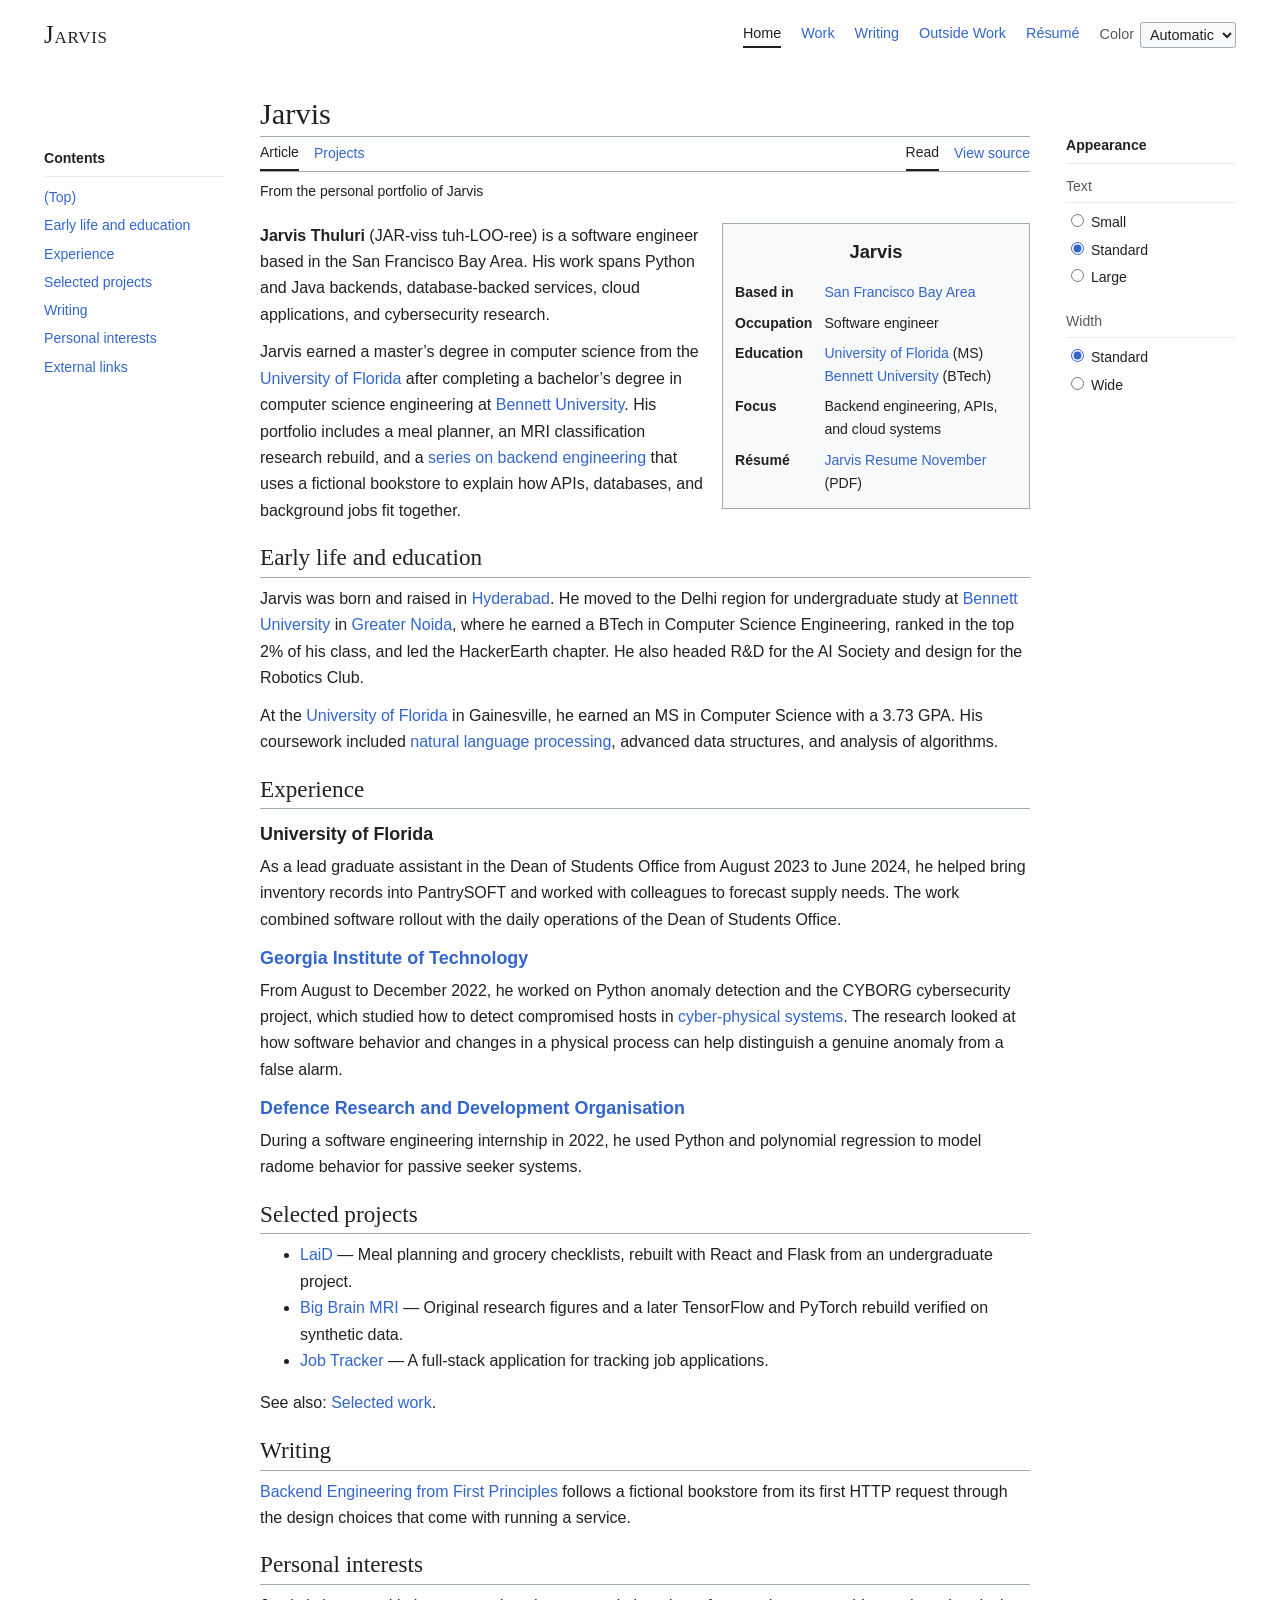
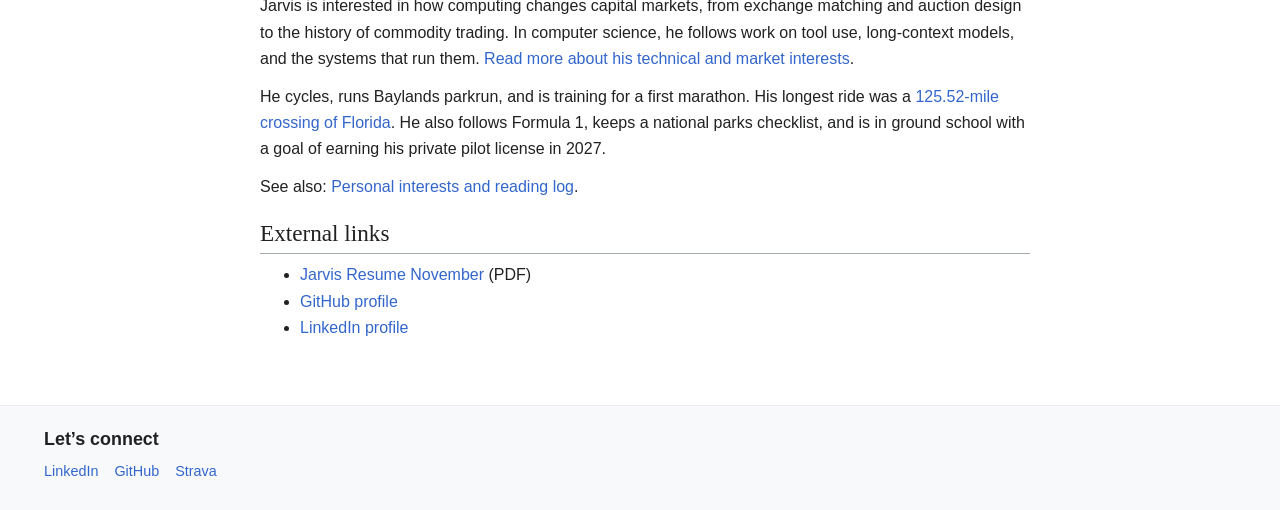
==== commit 6f57f315: "Add phonetic pronunciation to biography" ====
--- a/index.html
+++ b/index.html
@@ -26,7 +26,7 @@
 <!-- Add an optional figure class="portrait" here when Jarvis provides a photo. -->
 <dl><dt>Based in</dt><dd><a href="https://en.wikipedia.org/wiki/San_Francisco_Bay_Area" target="_blank" rel="noopener noreferrer">San Francisco Bay Area</a></dd><dt>Occupation</dt><dd>Software engineer</dd><dt>Education</dt><dd><a href="https://en.wikipedia.org/wiki/University_of_Florida" target="_blank" rel="noopener noreferrer">University of Florida</a> (MS)<br><a href="https://en.wikipedia.org/wiki/Bennett_University" target="_blank" rel="noopener noreferrer">Bennett University</a> (BTech)</dd><dt>Focus</dt><dd>Backend engineering, APIs, and cloud systems</dd><dt>Résumé</dt><dd><a href="Jarvis%20Resume%20November.pdf" target="_blank" rel="noopener noreferrer">Jarvis Resume November</a> (PDF)</dd></dl>
 </aside>
-<p><strong>Jarvis Thuluri</strong> is a software engineer based in the San Francisco Bay Area. His work spans Python and Java backends, database-backed services, cloud applications, and cybersecurity research.</p>
+<p><strong>Jarvis Thuluri</strong> (<span class="pronunciation">JAR-viss tuh-LOO-ree</span>) is a software engineer based in the San Francisco Bay Area. His work spans Python and Java backends, database-backed services, cloud applications, and cybersecurity research.</p>
 <p>Jarvis earned a master’s degree in computer science from the <a href="https://en.wikipedia.org/wiki/University_of_Florida" target="_blank" rel="noopener noreferrer">University of Florida</a> after completing a bachelor’s degree in computer science engineering at <a href="https://en.wikipedia.org/wiki/Bennett_University" target="_blank" rel="noopener noreferrer">Bennett University</a>. His portfolio includes a meal planner, an MRI classification research rebuild, and a <a href="writing.html" target="_blank" rel="noopener noreferrer">series on backend engineering</a> that uses a fictional bookstore to explain how APIs, databases, and background jobs fit together.</p>
 <section id="education"><h2>Early life and education</h2>
 <p>Jarvis was born and raised in <a href="https://en.wikipedia.org/wiki/Hyderabad" target="_blank" rel="noopener noreferrer">Hyderabad</a>. He moved to the Delhi region for undergraduate study at <a href="https://en.wikipedia.org/wiki/Bennett_University" target="_blank" rel="noopener noreferrer">Bennett University</a> in <a href="https://en.wikipedia.org/wiki/Greater_Noida" target="_blank" rel="noopener noreferrer">Greater Noida</a>, where he earned a BTech in Computer Science Engineering, ranked in the top 2% of his class, and led the HackerEarth chapter. He also headed R&amp;D for the AI Society and design for the Robotics Club.</p>
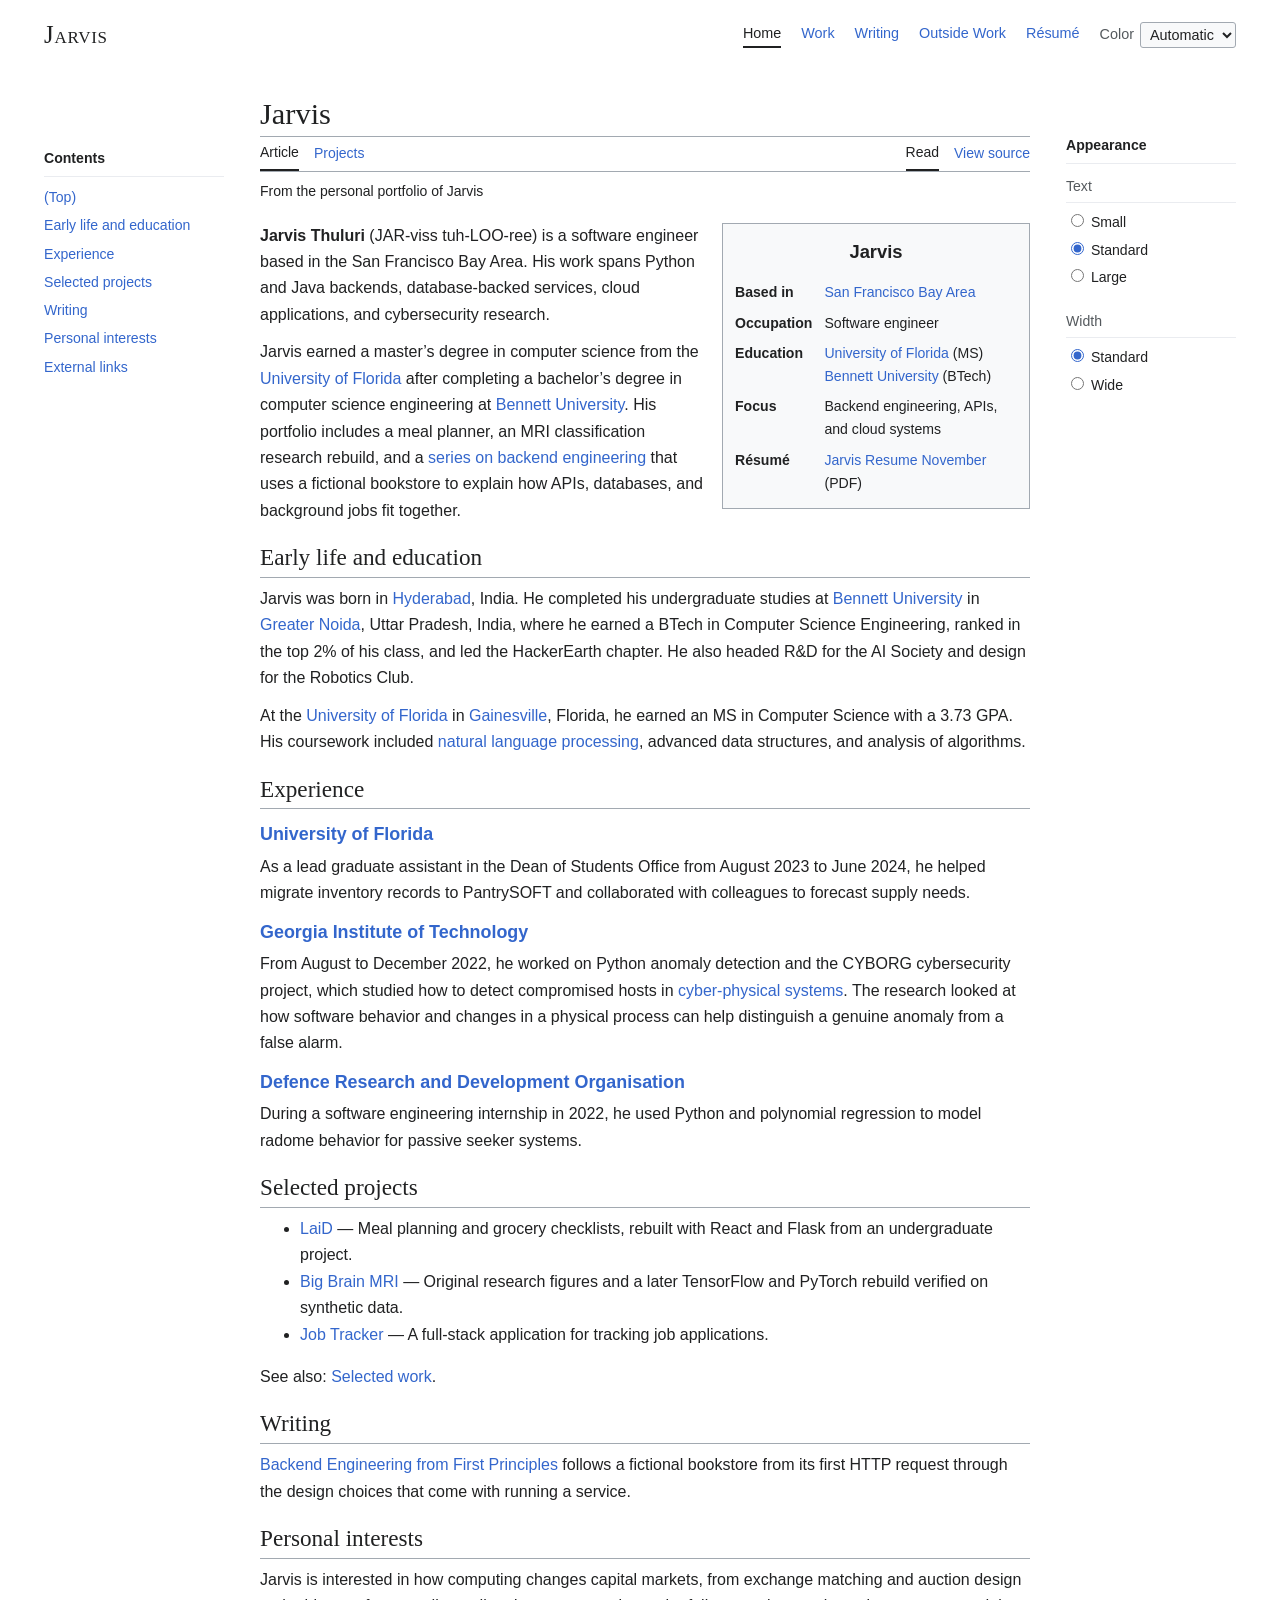
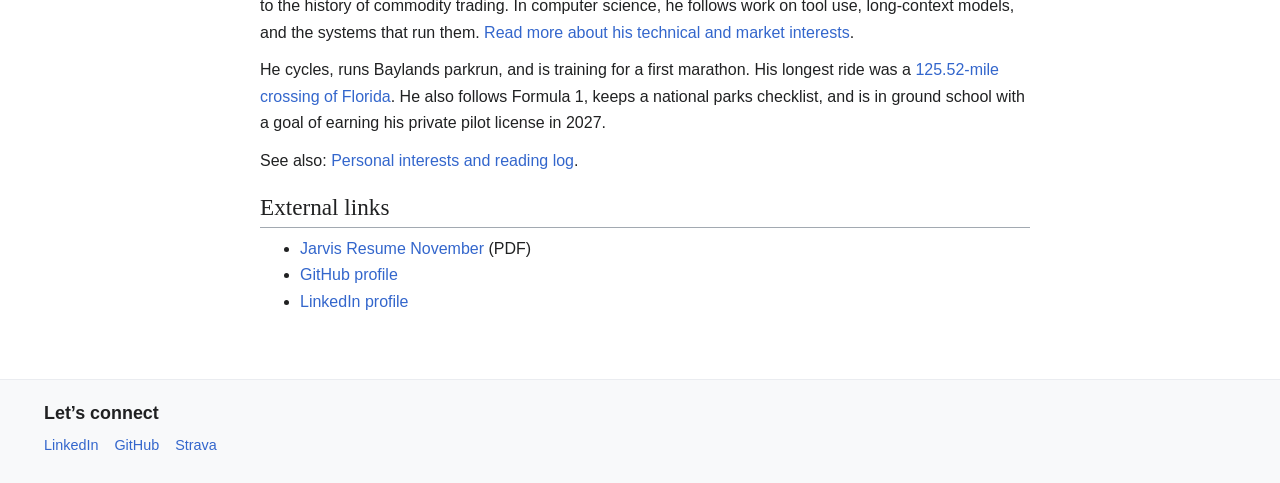
==== commit 41103ff2: "Polish homepage biography and experience formatting" ====
--- a/index.html
+++ b/index.html
@@ -19,7 +19,7 @@
 </aside>
 <main class="page biography" id="content">
 <h1>Jarvis</h1>
-<div class="article-tabs"><span aria-current="page">Article</span><a href="work.html" target="_blank" rel="noopener noreferrer">Projects</a><span class="tab-spacer"></span><span aria-current="page">Read</span><a href="https://github.com/JarvisSybarite/jarvissybarite.github.io" target="_blank" rel="noopener noreferrer">View source</a></div>
+<div class="article-tabs"><span aria-current="page">Article</span><a href="work.html" target="_blank" rel="noopener noreferrer">Projects</a><span class="tab-spacer"></span><span aria-current="page">Read</span><a href="https://github.com/jarvisthuluri/jarviswiki" target="_blank" rel="noopener noreferrer">View source</a></div>
 <p class="byline">From the personal portfolio of Jarvis</p>
 <aside class="infobox" aria-label="Jarvis profile">
 <h2>Jarvis</h2>
@@ -29,25 +29,25 @@
 <p><strong>Jarvis Thuluri</strong> (<span class="pronunciation">JAR-viss tuh-LOO-ree</span>) is a software engineer based in the San Francisco Bay Area. His work spans Python and Java backends, database-backed services, cloud applications, and cybersecurity research.</p>
 <p>Jarvis earned a master’s degree in computer science from the <a href="https://en.wikipedia.org/wiki/University_of_Florida" target="_blank" rel="noopener noreferrer">University of Florida</a> after completing a bachelor’s degree in computer science engineering at <a href="https://en.wikipedia.org/wiki/Bennett_University" target="_blank" rel="noopener noreferrer">Bennett University</a>. His portfolio includes a meal planner, an MRI classification research rebuild, and a <a href="writing.html" target="_blank" rel="noopener noreferrer">series on backend engineering</a> that uses a fictional bookstore to explain how APIs, databases, and background jobs fit together.</p>
 <section id="education"><h2>Early life and education</h2>
-<p>Jarvis was born and raised in <a href="https://en.wikipedia.org/wiki/Hyderabad" target="_blank" rel="noopener noreferrer">Hyderabad</a>. He moved to the Delhi region for undergraduate study at <a href="https://en.wikipedia.org/wiki/Bennett_University" target="_blank" rel="noopener noreferrer">Bennett University</a> in <a href="https://en.wikipedia.org/wiki/Greater_Noida" target="_blank" rel="noopener noreferrer">Greater Noida</a>, where he earned a BTech in Computer Science Engineering, ranked in the top 2% of his class, and led the HackerEarth chapter. He also headed R&amp;D for the AI Society and design for the Robotics Club.</p>
-<p>At the <a href="https://en.wikipedia.org/wiki/University_of_Florida" target="_blank" rel="noopener noreferrer">University of Florida</a> in Gainesville, he earned an MS in Computer Science with a 3.73 GPA. His coursework included <a href="https://en.wikipedia.org/wiki/Natural_language_processing" target="_blank" rel="noopener noreferrer">natural language processing</a>, advanced data structures, and analysis of algorithms.</p>
+<p>Jarvis was born in <a href="https://en.wikipedia.org/wiki/Hyderabad" target="_blank" rel="noopener noreferrer">Hyderabad</a>, India. He completed his undergraduate studies at <a href="https://en.wikipedia.org/wiki/Bennett_University" target="_blank" rel="noopener noreferrer">Bennett University</a> in <a href="https://en.wikipedia.org/wiki/Greater_Noida" target="_blank" rel="noopener noreferrer">Greater Noida</a>, Uttar Pradesh, India, where he earned a BTech in Computer Science Engineering, ranked in the top 2% of his class, and led the HackerEarth chapter. He also headed R&amp;D for the AI Society and design for the Robotics Club.</p>
+<p>At the <a href="https://en.wikipedia.org/wiki/University_of_Florida" target="_blank" rel="noopener noreferrer">University of Florida</a> in <a href="https://en.wikipedia.org/wiki/Gainesville,_Florida" target="_blank" rel="noopener noreferrer">Gainesville</a>, Florida, he earned an MS in Computer Science with a 3.73 GPA. His coursework included <a href="https://en.wikipedia.org/wiki/Natural_language_processing" target="_blank" rel="noopener noreferrer">natural language processing</a>, advanced data structures, and analysis of algorithms.</p>
 </section>
 <section id="experience"><h2>Experience</h2>
-<h3>University of Florida</h3><p>As a lead graduate assistant in the Dean of Students Office from August 2023 to June 2024, he helped bring inventory records into PantrySOFT and worked with colleagues to forecast supply needs. The work combined software rollout with the daily operations of the Dean of Students Office.</p>
+<h3><a href="https://en.wikipedia.org/wiki/University_of_Florida" target="_blank" rel="noopener noreferrer">University of Florida</a></h3><p>As a lead graduate assistant in the Dean of Students Office from August 2023 to June 2024, he helped migrate inventory records to PantrySOFT and collaborated with colleagues to forecast supply needs.</p>
 <h3><a href="https://en.wikipedia.org/wiki/Georgia_Tech" target="_blank" rel="noopener noreferrer">Georgia Institute of Technology</a></h3><p>From August to December 2022, he worked on Python anomaly detection and the CYBORG cybersecurity project, which studied how to detect compromised hosts in <a href="https://en.wikipedia.org/wiki/Cyber-physical_system" target="_blank" rel="noopener noreferrer">cyber-physical systems</a>. The research looked at how software behavior and changes in a physical process can help distinguish a genuine anomaly from a false alarm.</p>
 <h3><a href="https://en.wikipedia.org/wiki/Defence_Research_and_Development_Organisation" target="_blank" rel="noopener noreferrer">Defence Research and Development Organisation</a></h3><p>During a software engineering internship in 2022, he used Python and polynomial regression to model radome behavior for passive seeker systems.</p>
 </section>
 <section id="projects"><h2>Selected projects</h2><ul>
-<li><a href="https://github.com/JarvisSybarite/laid-meal-planner" target="_blank" rel="noopener noreferrer">LaiD</a> — Meal planning and grocery checklists, rebuilt with React and Flask from an undergraduate project.</li>
-<li><a href="https://github.com/JarvisSybarite/big-brain-mri" target="_blank" rel="noopener noreferrer">Big Brain MRI</a> — Original research figures and a later TensorFlow and PyTorch rebuild verified on synthetic data.</li>
-<li><a href="https://github.com/JarvisSybarite/job-tracker-fullstack" target="_blank" rel="noopener noreferrer">Job Tracker</a> — A full-stack application for tracking job applications.</li>
+<li><a href="https://github.com/jarvisthuluri/laid-meal-planner" target="_blank" rel="noopener noreferrer">LaiD</a> — Meal planning and grocery checklists, rebuilt with React and Flask from an undergraduate project.</li>
+<li><a href="https://github.com/jarvisthuluri/big-brain-mri" target="_blank" rel="noopener noreferrer">Big Brain MRI</a> — Original research figures and a later TensorFlow and PyTorch rebuild verified on synthetic data.</li>
+<li><a href="https://github.com/jarvisthuluri/job-tracker-fullstack" target="_blank" rel="noopener noreferrer">Job Tracker</a> — A full-stack application for tracking job applications.</li>
 </ul><p>See also: <a href="work.html" target="_blank" rel="noopener noreferrer">Selected work</a>.</p></section>
 <section id="writing"><h2>Writing</h2><p><a href="writing.html" target="_blank" rel="noopener noreferrer">Backend Engineering from First Principles</a> follows a fictional bookstore from its first HTTP request through the design choices that come with running a service.</p></section>
 <section id="interests"><h2>Personal interests</h2>
 <p>Jarvis is interested in how computing changes capital markets, from exchange matching and auction design to the history of commodity trading. In computer science, he follows work on tool use, long-context models, and the systems that run them. <a href="outside.html#computer-science" target="_blank" rel="noopener noreferrer">Read more about his technical and market interests</a>.</p>
 <p>He cycles, runs Baylands parkrun, and is training for a first marathon. His longest ride was a <a href="https://www.strava.com/activities/19017091239" target="_blank" rel="noopener noreferrer">125.52-mile crossing of Florida</a>. He also follows Formula 1, keeps a national parks checklist, and is in ground school with a goal of earning his private pilot license in 2027.</p>
 <p>See also: <a href="outside.html" target="_blank" rel="noopener noreferrer">Personal interests and reading log</a>.</p></section>
-<section id="external-links"><h2>External links</h2><ul><li><a href="Jarvis%20Resume%20November.pdf" target="_blank" rel="noopener noreferrer">Jarvis Resume November</a> (PDF)</li><li><a href="https://github.com/JarvisSybarite" target="_blank" rel="noopener noreferrer">GitHub profile</a></li><li><a href="https://linkedin.com/in/jarvispremraj" target="_blank" rel="noopener noreferrer">LinkedIn profile</a></li></ul></section>
+<section id="external-links"><h2>External links</h2><ul><li><a href="Jarvis%20Resume%20November.pdf" target="_blank" rel="noopener noreferrer">Jarvis Resume November</a> (PDF)</li><li><a href="https://github.com/jarvisthuluri" target="_blank" rel="noopener noreferrer">GitHub profile</a></li><li><a href="https://linkedin.com/in/jarvispremraj" target="_blank" rel="noopener noreferrer">LinkedIn profile</a></li></ul></section>
 </main>
 <aside class="appearance" aria-label="Appearance"><strong>Appearance</strong><fieldset><legend>Text</legend><label><input type="radio" name="size" value="small"> Small</label><label><input type="radio" name="size" value="standard" checked> Standard</label><label><input type="radio" name="size" value="large"> Large</label></fieldset><fieldset><legend>Width</legend><label><input type="radio" name="width" value="standard" checked> Standard</label><label><input type="radio" name="width" value="wide"> Wide</label></fieldset></aside>
 </div>
@@ -56,6 +56,6 @@
   document.documentElement.dataset[input.name] = input.value;
 }));
 </script>
-<footer id="contact"><div class="wrap"><h3>Let’s connect</h3><a href="https://linkedin.com/in/jarvispremraj" target="_blank" rel="noopener noreferrer">LinkedIn</a><a href="https://github.com/JarvisSybarite" target="_blank" rel="noopener noreferrer">GitHub</a><a href="https://www.strava.com/athletes/71781898" target="_blank" rel="noopener noreferrer">Strava</a></div></footer>
+<footer id="contact"><div class="wrap"><h3>Let’s connect</h3><a href="https://linkedin.com/in/jarvispremraj" target="_blank" rel="noopener noreferrer">LinkedIn</a><a href="https://github.com/jarvisthuluri" target="_blank" rel="noopener noreferrer">GitHub</a><a href="https://www.strava.com/athletes/71781898" target="_blank" rel="noopener noreferrer">Strava</a></div></footer>
 </body>
 </html>
